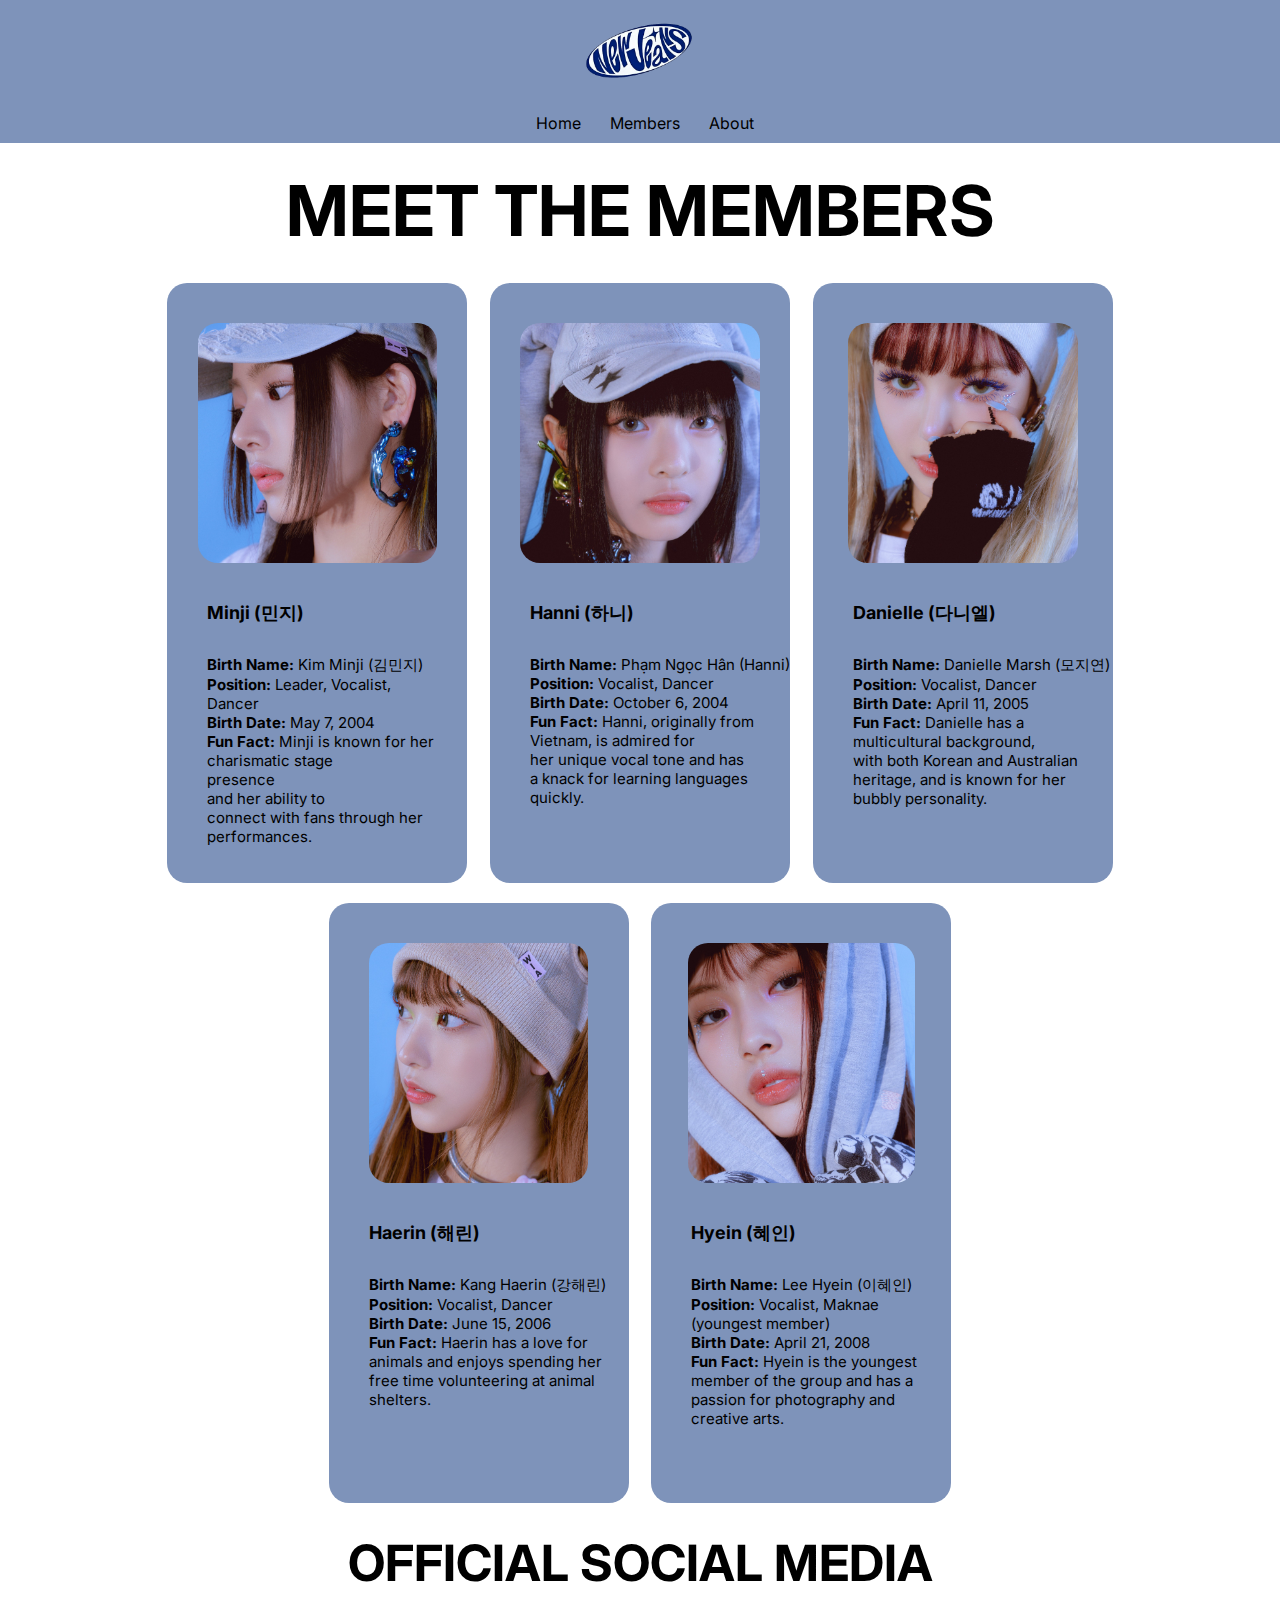
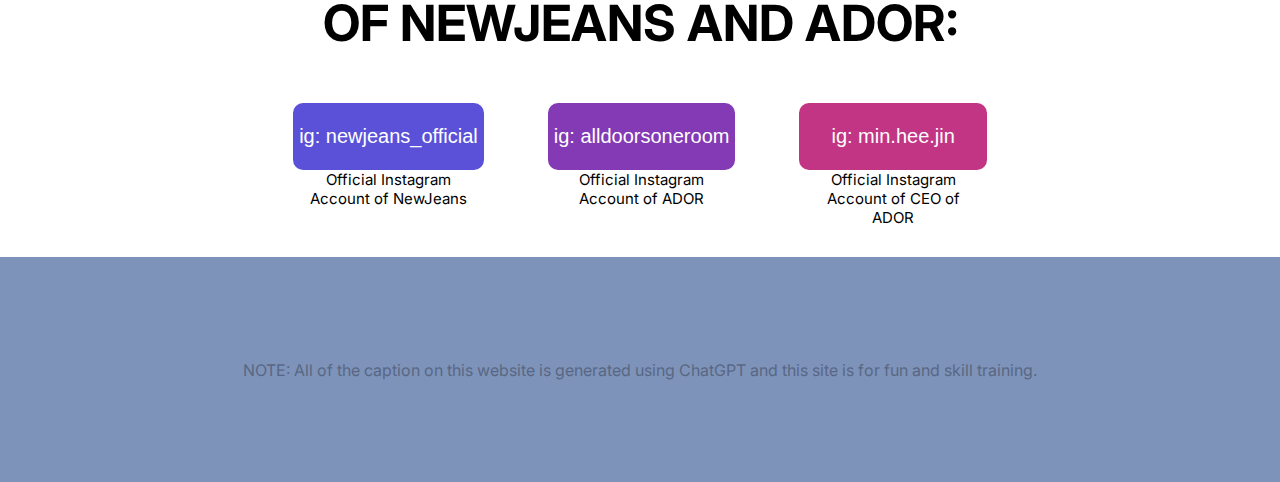
==== members.html @ de82eec4 "Add files via upload" ====
<!DOCTYPE html>
<html lang="en">
<head>
    <meta charset="UTF-8">
    <meta name="viewport" content="width=device-width, initial-scale=1.0">
    <title>Meet the Members!</title>
    <link rel="stylesheet" href="css/members.css">
    <link href="https://fonts.googleapis.com/css2?family=Inter:ital,opsz,wght@0,14..32,100..900;1,14..32,100..900&display=swap" rel="stylesheet">
    <style>
        .nj-minji, .nj-hanni, .nj-danielle, .nj-haerin, .nj-hyein{
            background-color: #7E93BA;
            max-height: 400px;
            max-width: 300px;
            padding-bottom: 200px;
            border-radius: 20px;
            margin: 5px;
        }
    </style>
</head>
<body>
    <div class="container">
        <div class="nj-header">
            <!-- NJ NAV LOGO -->
             <img src="images/6576deefa96aa9c79f231cb0.png" alt="nj-navLogo" class="nj-logo" style="max-height: 100px; max-width: auto;">
            <nav class="nj-navbuttons">
                <ul>
                    <li><a href="index.html">Home</a></li>
                    <li><a href="#">Members</a></li>
                    <li><a href="#">About</a></li>
                </ul>
            </nav>
        </div>

        <div class="nj-members">
            <div class="nj-mem-title"> <!--Sorry to this one i accidentally put the whole code on this div class but it works fine-->
                <h1>MEET THE MEMBERS</h1>

                <!-- MEMBER CARDS -->
                 <div class="member-list">

                    <!-- KIM MINJI -->
                    <div class="nj-minji">
                        <img src="images/newjeans_omg_minji_2.jpg" alt="Minji" style="height: 240px; margin-top: 40px; border-radius: 20px;" class="NJ-minji">
                        <div class="minji-info">
                            <h4 class="nj-name">Minji (민지)</h4>
                            <p class="nj-info">    
                              <b>Birth Name: </b>Kim Minji (김민지)<br>
                              <b>Position: </b>Leader, Vocalist, <br> Dancer<br>
                              <b>Birth Date: </b>May 7, 2004<br>
                              <b>Fun Fact: </b> Minji is known for her charismatic stage <br> presence <br> and her ability to <br> connect with fans through her performances.
                            </p>
                        </div>
                     </div>

                     <!-- HANNI PHAM -->
                     <div class="nj-hanni">
                        <img src="images/newjeans_omg_hanni_3.jpg" alt="Hanni" style="height: 240px; margin-top: 40px; border-radius: 20px;" class="NJ-hanni">
                        <div class="hanni-info">
                            <h4 class="nj-name">Hanni (하니)</h4>
                            <p class="nj-info">    
                              <b>Birth Name: </b> Phạm Ngọc Hân (Hanni)<br>
                              <b>Position: </b>Vocalist, Dancer<br>
                              <b>Birth Date: </b>October 6, 2004<br>
                              <b>Fun Fact: </b> Hanni, originally from Vietnam, is admired for <br> her unique vocal tone and has <br> a knack for learning languages quickly.
                            </p>
                        </div>
                     </div>

                     <!-- MO JIHYE -->
                      <div class="nj-danielle">
                        <img src="images/newjeans_omg_danielle_3.jpg" alt="Danielle" style="height: 240px; margin-top: 40px; border-radius: 20px;" class="NJ-hanni">
                        <div class="hanni-info">
                            <h4 class="nj-name">Danielle (다니엘)</h4>
                            <p class="nj-info">    
                              <b>Birth Name: </b>Danielle Marsh (모지연)<br>
                              <b>Position: </b>Vocalist, Dancer<br>
                              <b>Birth Date: </b>April 11, 2005<br>
                              <b>Fun Fact: </b>Danielle has a <br> multicultural background, <br> with both Korean and Australian heritage, and is known for her bubbly personality.
                            </p>
                        </div>
                      </div>

                      </div>

                      <div class="nj-maknaez">
                        
                        <!-- KANG HAERIN -->
                      <div class="nj-haerin">
                        <img src="images/newjeans_omg_haerin_1.jpg" alt="Danielle" style="height: 240px; margin-top: 40px; border-radius: 20px;" class="NJ-hanni">
                        <div class="haerin-info">
                            <h4 class="nj-name">Haerin (해린)</h4>
                            <p class="nj-info">    
                              <b>Birth Name: </b>Kang Haerin (강해린)<br>
                              <b>Position: </b>Vocalist, Dancer<br>
                              <b>Birth Date: </b>June 15, 2006<br>
                              <b>Fun Fact: </b>Haerin has a love for animals and enjoys spending her free time volunteering at animal shelters.
                            </p>
                        </div>
                      </div>
                        <!-- LEE HYEIN -->
                        <div class="nj-hyein">
                            <img src="images/newjeans_omg_hyein_1.jpg" alt="Danielle" style="height: 240px; margin-top: 40px; border-radius: 20px;" class="NJ-hanni">
                            <div class="haerin-info">
                                <h4 class="nj-name">Hyein (혜인)</h4>
                                <p class="nj-info">    
                                  <b>Birth Name: </b> Lee Hyein (이혜인)<br>
                                  <b>Position: </b>Vocalist, Maknae (youngest member)<br>
                                  <b>Birth Date: </b>April 21, 2008<br>
                                  <b>Fun Fact: </b>Hyein is the youngest member of the group and has a passion for photography and creative arts.
                                </p>
                            </div>
                      </div>

                      </div>

                      <!-- MEMBERS CARDS -->       
            </div>
        </div>

        <div class="nj-ador-socmed">
            <div class="socmed-title">
                <h1>OFFICIAL SOCIAL MEDIA <br> OF NEWJEANS AND ADOR:</h1>
            </div>

                <!-- SOCIAL MEDIA BUTTONS -->
                 <div class="nj-social-buttons">
                    <div class="nj-butt-1">
                        <button class="button nj-ig-button"><a href="https://www.instagram.com/newjeans_official/">ig: newjeans_official</a></button>
                        <p class="nj-ig-info">Official Instagram <br> Account of NewJeans</p>
                    </div>

                    <div class="nj-butt-2">
                        <button class="button nj-ador-button"><a href="https://www.instagram.com/alldoorsoneroom/">ig: alldoorsoneroom</a></button>
                        <p class="nj-ig-info">Official Instagram <br> Account of ADOR</p>
                    </div>

                    <div class="nj-butt-3">
                        <button class="button nj-ceo-button"><a href="https://www.instagram.com/min.hee.jin/">ig: min.hee.jin</a></button>
                        <p class="nj-ig-info"> Official Instagram <br> Account of CEO of <br>ADOR</p>
                    </div>

                 </div>     
                 
                 
        </div>


        <footer class="empty-nj-footer">
            <p class="note">NOTE: All of the caption on this website is generated using ChatGPT and this site is for fun and skill training.</p>
        </footer>
    </div>
</body>
</html>
---- css/members.css ----
* {
    margin: 0;
    padding: 0;
}

body{
    overflow-x: hidden;
    font-family: "Inter", sans-serif;
}
/* NAVIGATION BUTTON*/

.nj-header{
    padding-bottom: 10px;
    background-color: #7E93BA;
    margin-right: auto;
}

.nj-navbuttons{
    display: flex;
    justify-content: center;
    margin-top: 1%;
    flex-wrap: wrap;
    margin-right: 15px;
}

.nj-navbuttons a{
    text-decoration: none;
    color: black;
}

.nj-navbuttons li{
    list-style-type: none;
    display: inline;
    margin-left: 25px;
}
.nj-navbuttons li:first-child{
    margin-right: auto;
}

.nj-logo{
    display: block;
    margin-left: auto;
    margin-right: auto;
    flex-wrap: wrap;
}

.nj-logo{
    max-width: 100%;
    height: auto;
}/* NAVIGATION BUTTON*/

/* MEET THE MEMBERS */
.nj-mem-title{
    text-align: center;
    margin: 25px 0px 20px 0px;
    font-size: 35px;
    flex-wrap: nowrap;
}

/* NJ MEMBER CARDS */

/* all of the information in the cards of minji, hanni, danielle, haerin and hyein */
.nj-name{
    font-size: 18px;
    text-align: left;
    margin: 30px 0px 0px 40px;
}
.nj-info{
    font-size: 15px;
    text-align: left;
    margin: 30px 0px 0px 40px;
}

.member-list{
     display: flex;
     justify-content: center;
     gap: 1%;
     margin-top: 2%;
     flex-wrap: wrap;
}

.nj-maknaez{
    display: flex;
    justify-content: center;
    gap: 1%;
    margin: 10px;
    flex-wrap: wrap;
}

/* OFFICAL SOCIAL MEDIAS */
.nj-ador-socmed{
    text-align: center;
    margin: 25px 0px 20px 0px;
    font-size: 25px;
    flex-wrap: nowrap;
}

/* NJ BUTTONS */

.nj-ig-button a, .nj-ador-button a, .nj-ceo-button a{
    text-decoration: none;
    font-size: 20px;
    color: white;
}

.nj-ig-button, .nj-ador-button, .nj-ceo-button{
    padding: 20px 4px 20px 4px;
    border: 2px solid #5B51D8;
    background-color: #5B51D8;
    border-radius: 10px;
}

.nj-ig-info{
    font-size: 15px;
}

/* Background color for ADOR button */
.nj-ador-button{
    background-color: #833AB4;
    border: 2px solid #833AB4;
}

/* Background color for CEO button */
.nj-ceo-button{
    background-color: #C13584;
    border: 2px solid #C13584;
    padding: 20px 30px 20px 30px;
}

.nj-social-buttons{
    display: flex;
    justify-content: center;
    margin-top: 50px;
    margin-bottom: 30px;
    gap: 5%;
}

/* FOOTER */
.empty-nj-footer{
    padding: 8%;
    background-color: #7E93BA;
}

.note{
    text-align: center;
    flex-wrap: nowrap;
    opacity: 0.3;
}
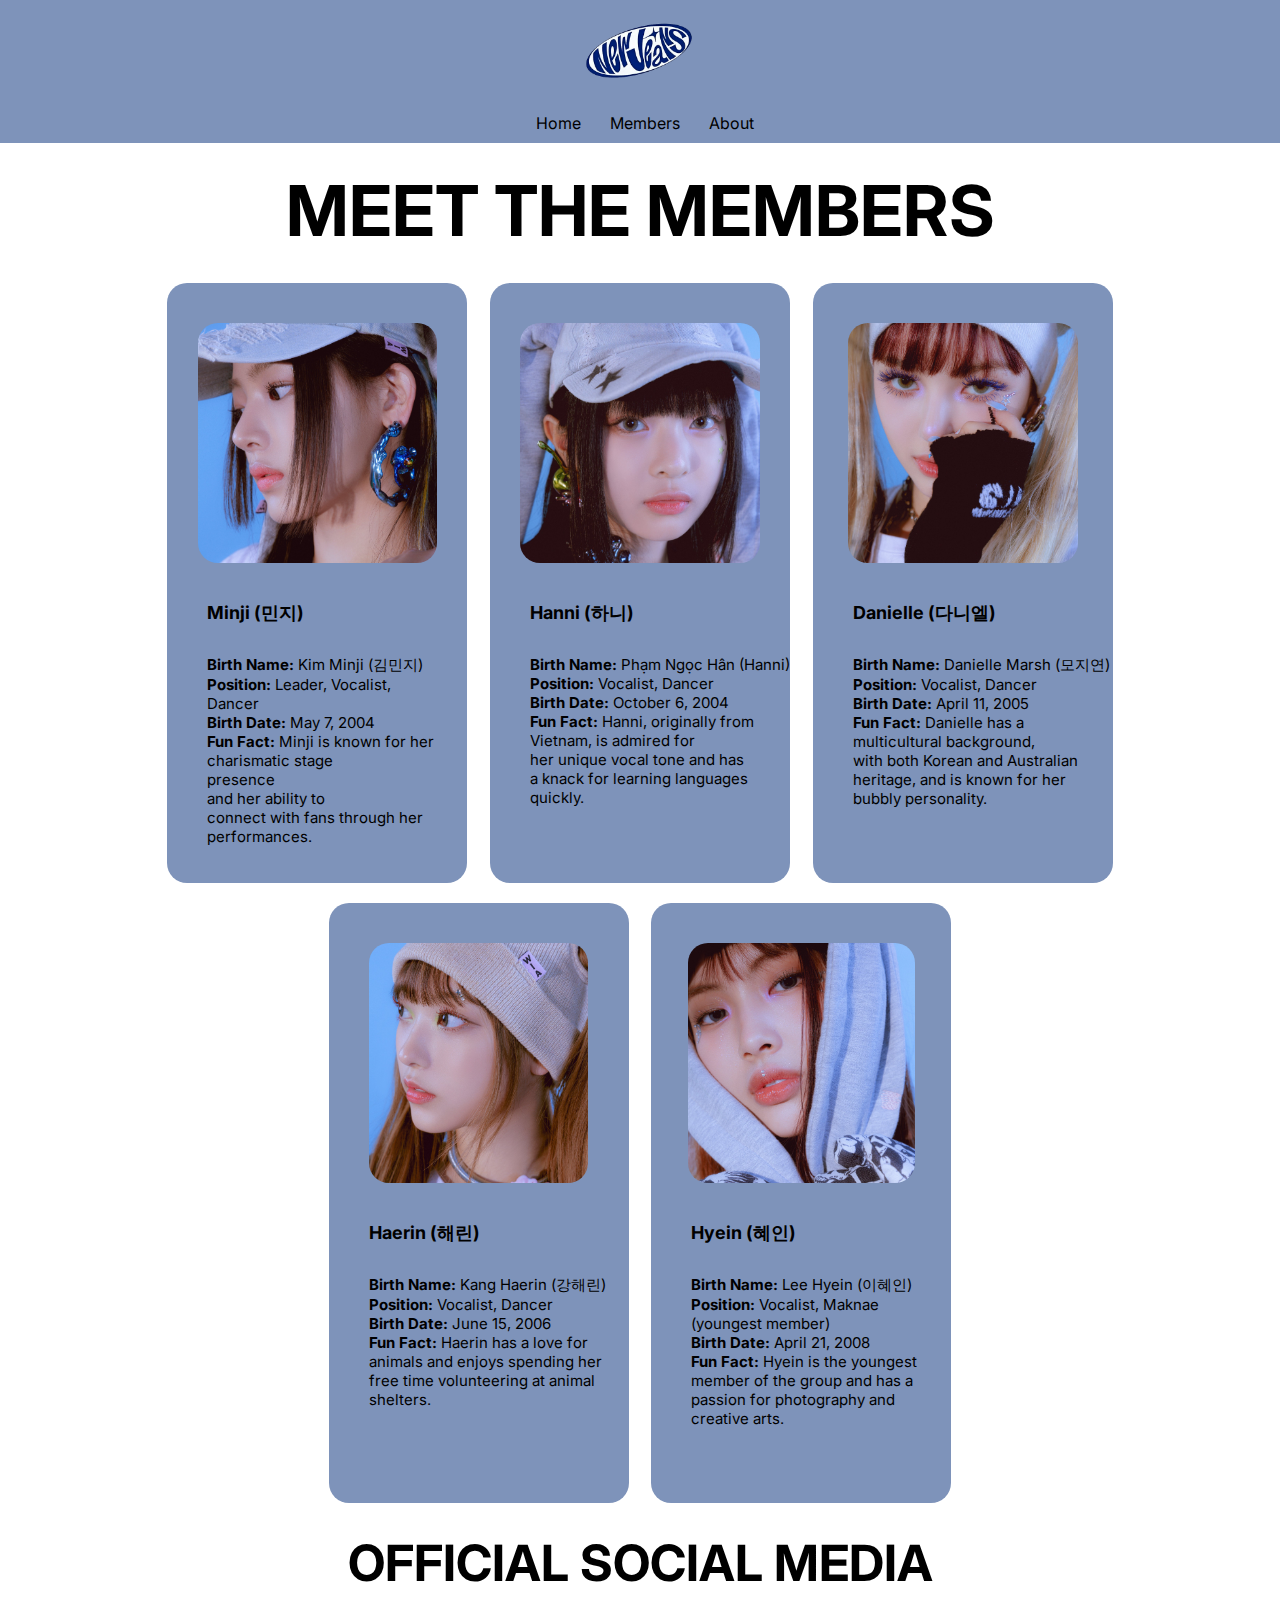
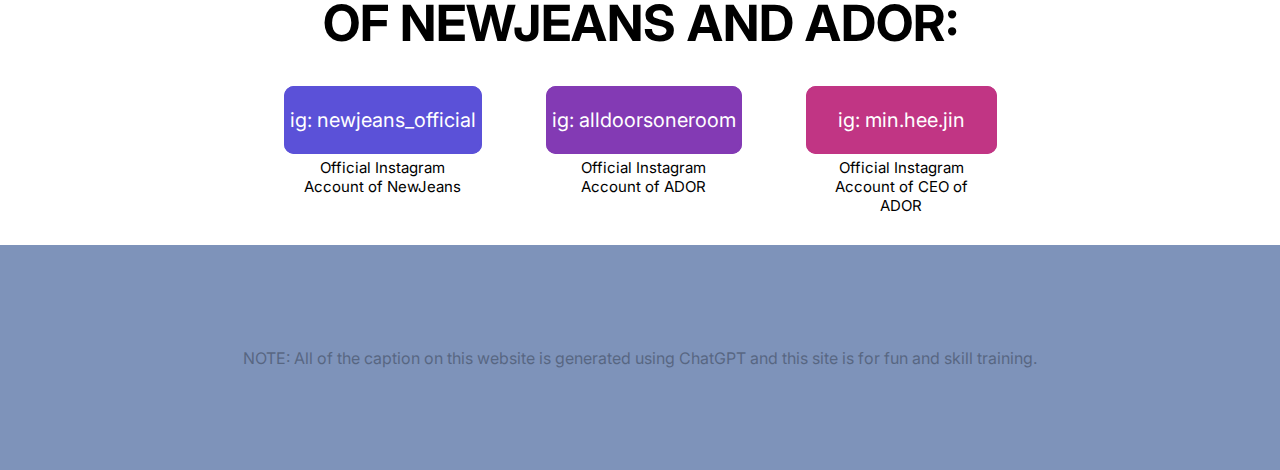
==== commit 811ad66d: "Add files via upload" ====
--- a/members.html
+++ b/members.html
@@ -14,6 +14,13 @@
             padding-bottom: 200px;
             border-radius: 20px;
             margin: 5px;
+            transition: 0.5s;
+        }
+
+        .nj-minji:hover, .nj-hanni:hover, .nj-danielle:hover, .nj-haerin:hover, .nj-hyein:hover{
+            box-shadow: 10px 15px rgb(163, 163, 163);
+            margin-bottom: 15px;
+            margin-left: 8px;
         }
     </style>
 </head>
@@ -25,8 +32,8 @@
             <nav class="nj-navbuttons">
                 <ul>
                     <li><a href="index.html">Home</a></li>
-                    <li><a href="#">Members</a></li>
-                    <li><a href="#">About</a></li>
+                    <li><a href="members.html">Members</a></li>
+                    <li><a href="about.html">About</a></li>
                 </ul>
             </nav>
         </div>
@@ -68,7 +75,7 @@
 
                      <!-- MO JIHYE -->
                       <div class="nj-danielle">
-                        <img src="images/newjeans_omg_danielle_3.jpg" alt="Danielle" style="height: 240px; margin-top: 40px; border-radius: 20px;" class="NJ-hanni">
+                        <img src="images/newjeans_omg_danielle_3.jpg" alt="Danielle" style="height: 240px; margin-top: 40px; border-radius: 20px;" class="NJ-danni">
                         <div class="hanni-info">
                             <h4 class="nj-name">Danielle (다니엘)</h4>
                             <p class="nj-info">    
@@ -86,7 +93,7 @@
                         
                         <!-- KANG HAERIN -->
                       <div class="nj-haerin">
-                        <img src="images/newjeans_omg_haerin_1.jpg" alt="Danielle" style="height: 240px; margin-top: 40px; border-radius: 20px;" class="NJ-hanni">
+                        <img src="images/newjeans_omg_haerin_1.jpg" alt="Danielle" style="height: 240px; margin-top: 40px; border-radius: 20px;" class="NJ-haerin">
                         <div class="haerin-info">
                             <h4 class="nj-name">Haerin (해린)</h4>
                             <p class="nj-info">    
@@ -99,7 +106,7 @@
                       </div>
                         <!-- LEE HYEIN -->
                         <div class="nj-hyein">
-                            <img src="images/newjeans_omg_hyein_1.jpg" alt="Danielle" style="height: 240px; margin-top: 40px; border-radius: 20px;" class="NJ-hanni">
+                            <img src="images/newjeans_omg_hyein_1.jpg" alt="Danielle" style="height: 240px; margin-top: 40px; border-radius: 20px;" class="NJ-hyein">
                             <div class="haerin-info">
                                 <h4 class="nj-name">Hyein (혜인)</h4>
                                 <p class="nj-info">    
@@ -125,17 +132,17 @@
                 <!-- SOCIAL MEDIA BUTTONS -->
                  <div class="nj-social-buttons">
                     <div class="nj-butt-1">
-                        <button class="button nj-ig-button"><a href="https://www.instagram.com/newjeans_official/">ig: newjeans_official</a></button>
+                        <a href="https://www.instagram.com/newjeans_official/" class="button nj-ig-button">ig: newjeans_official</a>
                         <p class="nj-ig-info">Official Instagram <br> Account of NewJeans</p>
                     </div>
 
                     <div class="nj-butt-2">
-                        <button class="button nj-ador-button"><a href="https://www.instagram.com/alldoorsoneroom/">ig: alldoorsoneroom</a></button>
+                        <a href="https://www.instagram.com/alldoorsoneroom/" class="button nj-ador-button">ig: alldoorsoneroom</a>
                         <p class="nj-ig-info">Official Instagram <br> Account of ADOR</p>
                     </div>
 
                     <div class="nj-butt-3">
-                        <button class="button nj-ceo-button"><a href="https://www.instagram.com/min.hee.jin/">ig: min.hee.jin</a></button>
+                        <a href="https://www.instagram.com/min.hee.jin/" class="button nj-ceo-button">ig: min.hee.jin</a>
                         <p class="nj-ig-info"> Official Instagram <br> Account of CEO of <br>ADOR</p>
                     </div>
 
--- a/css/members.css
+++ b/css/members.css
@@ -26,15 +26,25 @@
 .nj-navbuttons a{
     text-decoration: none;
     color: black;
+    transition: 0.5s;
 }
 
 .nj-navbuttons li{
     list-style-type: none;
     display: inline;
     margin-left: 25px;
-}
+    transition: 0.5s;
+}
+
 .nj-navbuttons li:first-child{
     margin-right: auto;
+}
+
+.nj-navbuttons li a:hover{
+    background-color: #4a5f90;
+    color: white;
+    padding: 5px;
+    border-radius: 10px;
 }
 
 .nj-logo{
@@ -97,21 +107,35 @@
 
 /* NJ BUTTONS */
 
-.nj-ig-button a, .nj-ador-button a, .nj-ceo-button a{
-    text-decoration: none;
-    font-size: 20px;
-    color: white;
-}
-
 .nj-ig-button, .nj-ador-button, .nj-ceo-button{
     padding: 20px 4px 20px 4px;
     border: 2px solid #5B51D8;
     background-color: #5B51D8;
     border-radius: 10px;
+    text-decoration: none;
+    font-size: 20px;
+    color: white;
+    transition: 0.2s;
+}
+
+.nj-ig-button:hover{
+    background-color: whitesmoke;
+    color: #5B51D8;
+}
+
+.nj-ador-button:hover{
+    background-color: whitesmoke;
+    color: #833AB4;
+}
+
+.nj-ceo-button:hover{
+    background-color: whitesmoke;
+    color: #C13584;
 }
 
 .nj-ig-info{
     font-size: 15px;
+    margin-top: 25px;
 }
 
 /* Background color for ADOR button */
@@ -133,6 +157,7 @@
     margin-top: 50px;
     margin-bottom: 30px;
     gap: 5%;
+    flex-wrap: wrap;
 }
 
 /* FOOTER */
@@ -145,4 +170,66 @@
     text-align: center;
     flex-wrap: nowrap;
     opacity: 0.3;
+}
+
+/* WHEN THE USER CLICK THE MEMBER IN NAV */
+@keyframes njMems{
+    from{
+        opacity: 0;
+        scale: 0.5;
+    }
+
+    to{
+        opacity: 1;
+        scale: 1;
+    }
+}
+
+.nj-minji{
+    animation: njMems 0.7s linear;
+}
+
+.nj-hanni{
+    animation: njMems 0.8s linear;
+}
+
+.nj-danielle{
+    animation: njMems 0.9s linear;
+}
+
+.nj-haerin{
+    animation: njMems 1s linear;
+    animation-timeline: view();
+    animation-range: entry 0 cover 40%;
+    
+}
+
+.nj-hyein{
+    animation: njMems 1.5s linear;
+    animation-timeline: view();
+    animation-range: entry 0 cover 40%;
+}
+
+.socmed-title{
+    animation: njMems 2s linear;
+    animation-timeline: view();
+    animation-range: entry 0 cover 40%;
+}
+
+.nj-butt-1{
+    animation: njMems 0.7s linear;
+    animation-timeline: view();
+    animation-range: entry 0 cover 40%;
+}
+
+.nj-butt-2{
+    animation: njMems 0.8s linear;
+    animation-timeline: view();
+    animation-range: entry 0 cover 40%;
+}
+
+.nj-butt-3{
+    animation: njMems 0.9s linear;
+    animation-timeline: view();
+    animation-range: entry 0 cover 40%;
 }